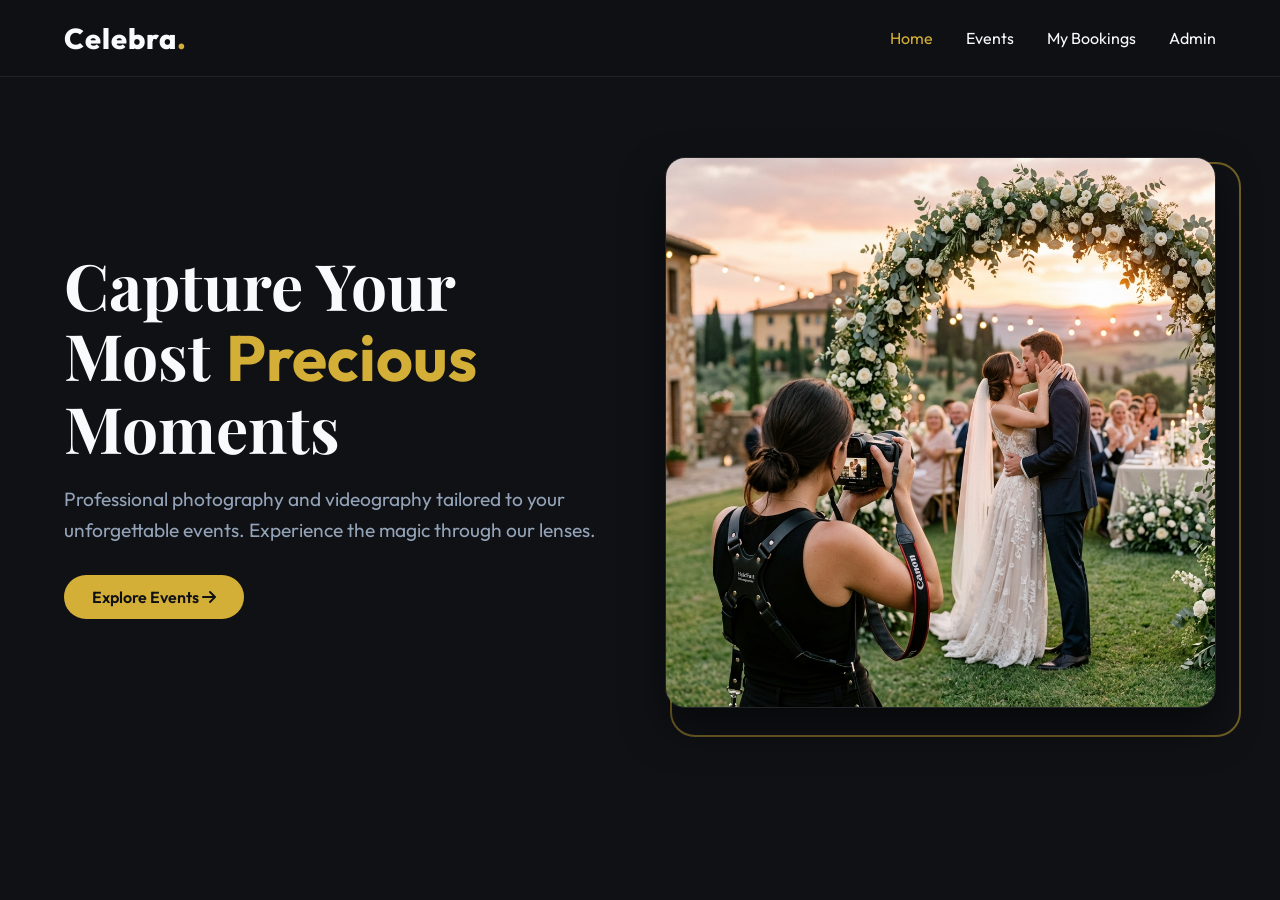
==== target/classes/static/index.html @ 055c5b88 "Booking and Package Management project" ====
<!DOCTYPE html>
<html lang="en">

<head>
    <meta charset="UTF-8">
    <meta name="viewport" content="width=device-width, initial-scale=1.0">
    <title>Celebra Event Photography</title>
    <link
        href="https://fonts.googleapis.com/css2?family=Outfit:wght@300;400;600;800&family=Playfair+Display:ital,wght@0,600;1,600&display=swap"
        rel="stylesheet">
    <link rel="stylesheet" href="https://cdnjs.cloudflare.com/ajax/libs/font-awesome/6.4.0/css/all.min.css">
    <link rel="stylesheet" href="css/style.css">
</head>

<body>

    <!-- Navigation -->
    <nav class="navbar">
        <div class="logo">Celebra<span>.</span></div>
        <div class="nav-links">
            <a href="#" class="active" onclick="showSection('home')">Home</a>
            <a href="#" onclick="showSection('events')">Events</a>
            <a href="#" onclick="showSection('my-bookings')">My Bookings</a>
            <a href="#" onclick="showSection('admin')">Admin</a>
        </div>
    </nav>

    <!-- Home Section -->
    <section id="home" class="section-active">
        <div class="hero">
            <div class="hero-content">
                <h1>Capture Your Most <span>Precious</span> Moments</h1>
                <p>Professional photography and videography tailored to your unforgettable events. Experience the magic
                    through our lenses.</p>
                <button class="btn-primary" onclick="showSection('events')">Explore Events <i
                        class="fas fa-arrow-right"></i></button>
            </div>
            <div class="hero-image">
                <!-- Using a nice placeholder if local isn't found -->
                <img src="images/wedding.png" alt="Photography"
                    onerror="this.src='https://images.unsplash.com/photo-1511285560929-80b456fea0bc?q=80&w=1000'">
            </div>
        </div>
    </section>

    <!-- Events Section -->
    <section id="events" class="section-hidden">
        <div class="container">
            <div class="section-header">
                <h2>Select an <span>Event</span></h2>
                <p>Choose the type of event you want to capture</p>
            </div>
            <div class="event-grid">
                <div class="event-card" onclick="loadPackages('Wedding')">
                    <div class="event-img-wrap">
                        <img src="images/wedding.png" alt="Wedding"
                            onerror="this.src='https://images.unsplash.com/photo-1511285560929-80b456fea0bc?q=80&w=1000'">
                    </div>
                    <div class="event-info">
                        <h3>Wedding</h3>
                        <p>Immortalize your special day.</p>
                    </div>
                </div>
                <div class="event-card" onclick="loadPackages('Gathering')">
                    <div class="event-img-wrap">
                        <img src="images/gathering.png" alt="Gathering"
                            onerror="this.src='https://images.unsplash.com/photo-1523580494112-021d22921822?q=80&w=1000'">
                    </div>
                    <div class="event-info">
                        <h3>Gathering</h3>
                        <p>Perfect for family and friends.</p>
                    </div>
                </div>
                <div class="event-card" onclick="loadPackages('Party')">
                    <div class="event-img-wrap">
                        <img src="images/party.png" alt="Party"
                            onerror="this.src='https://images.unsplash.com/photo-1516450360452-9312f5e86fc7?q=80&w=1000'">
                    </div>
                    <div class="event-info">
                        <h3>Party</h3>
                        <p>Vibrant coverage of your celebrations.</p>
                    </div>
                </div>
                <div class="event-card" onclick="loadPackages('Birthday Party')">
                    <div class="event-img-wrap">
                        <img src="https://loremflickr.com/800/600/birthday,party" alt="Birthday Party">
                    </div>
                    <div class="event-info">
                        <h3>Birthday Party</h3>
                        <p>Celebrate your special day with unforgettable memories.</p>
                    </div>
                </div>
                <div class="event-card" onclick="loadPackages('Corporate Event')">
                    <div class="event-img-wrap">
                        <img src="https://loremflickr.com/800/600/corporate,event" alt="Corporate Event">
                    </div>
                    <div class="event-info">
                        <h3>Corporate Event</h3>
                        <p>Professional coverage for conferences and company events.</p>
                    </div>
                </div>
                <div class="event-card" onclick="loadPackages('Baby Shower')">
                    <div class="event-img-wrap">
                        <img src="https://loremflickr.com/800/600/baby,shower" alt="Baby Shower">
                    </div>
                    <div class="event-info">
                        <h3>Baby Shower</h3>
                        <p>Capture the joy before your little one arrives.</p>
                    </div>
                </div>
                <div class="event-card" onclick="loadPackages('Engagement')">
                    <div class="event-img-wrap">
                        <img src="https://loremflickr.com/800/600/engagement" alt="Engagement">
                    </div>
                    <div class="event-info">
                        <h3>Engagement</h3>
                        <p>Document your love story before the big day.</p>
                    </div>
                </div>
                <div class="event-card" onclick="loadPackages('Graduation')">
                    <div class="event-img-wrap">
                        <img src="https://loremflickr.com/800/600/graduation" alt="Graduation">
                    </div>
                    <div class="event-info">
                        <h3>Graduation</h3>
                        <p>Celebrate academic achievements and milestones.</p>
                    </div>
                </div>
                <div class="event-card" onclick="loadPackages('Anniversary')">
                    <div class="event-img-wrap">
                        <img src="https://loremflickr.com/800/600/anniversary" alt="Anniversary">
                    </div>
                    <div class="event-info">
                        <h3>Anniversary</h3>
                        <p>Honor years of love and commitment.</p>
                    </div>
                </div>
                <div class="event-card" onclick="loadPackages('Product Launch')">
                    <div class="event-img-wrap">
                        <img src="https://loremflickr.com/800/600/product,launch" alt="Product Launch">
                    </div>
                    <div class="event-info">
                        <h3>Product Launch</h3>
                        <p>Showcase your brand with high-quality visuals.</p>
                    </div>
                </div>
                <div class="event-card" onclick="loadPackages('Fashion Show')">
                    <div class="event-img-wrap">
                        <img src="https://loremflickr.com/800/600/fashion,show" alt="Fashion Show">
                    </div>
                    <div class="event-info">
                        <h3>Fashion Show</h3>
                        <p>Capture the glamour and energy of the runway.</p>
                    </div>
                </div>
                <div class="event-card" onclick="loadPackages('Concert / Live Music')">
                    <div class="event-img-wrap">
                        <img src="https://loremflickr.com/800/600/concert" alt="Concert / Live Music">
                    </div>
                    <div class="event-info">
                        <h3>Concert / Live Music</h3>
                        <p>Live performance photography & videography.</p>
                    </div>
                </div>
                <div class="event-card" onclick="loadPackages('Sports Event')">
                    <div class="event-img-wrap">
                        <img src="https://loremflickr.com/800/600/sports" alt="Sports Event">
                    </div>
                    <div class="event-info">
                        <h3>Sports Event</h3>
                        <p>Action shots from games and tournaments.</p>
                    </div>
                </div>
                <div class="event-card" onclick="loadPackages('Festival')">
                    <div class="event-img-wrap">
                        <img src="https://loremflickr.com/800/600/festival" alt="Festival">
                    </div>
                    <div class="event-info">
                        <h3>Festival</h3>
                        <p>Vibrant coverage of cultural and music festivals.</p>
                    </div>
                </div>
                <div class="event-card" onclick="loadPackages('Bridal Shower')">
                    <div class="event-img-wrap">
                        <img src="https://loremflickr.com/800/600/bridal,shower" alt="Bridal Shower">
                    </div>
                    <div class="event-info">
                        <h3>Bridal Shower</h3>
                        <p>Pre-wedding celebration with the bride and her girls.</p>
                    </div>
                </div>
                <div class="event-card" onclick="loadPackages('Retirement Party')">
                    <div class="event-img-wrap">
                        <img src="https://loremflickr.com/800/600/retirement,party" alt="Retirement Party">
                    </div>
                    <div class="event-info">
                        <h3>Retirement Party</h3>
                        <p>Celebrate a well-deserved milestone.</p>
                    </div>
                </div>
                <div class="event-card" onclick="loadPackages('Gender Reveal')">
                    <div class="event-img-wrap">
                        <img src="https://loremflickr.com/800/600/gender,reveal" alt="Gender Reveal">
                    </div>
                    <div class="event-info">
                        <h3>Gender Reveal</h3>
                        <p>Capture the exciting moment everyone's waiting for.</p>
                    </div>
                </div>
            </div>

            <!-- Packages Container -->
            <div id="packages-container" style="display: none; margin-top: 50px;">
                <div class="section-header">
                    <h2>Available <span>Packages</span></h2>
                    <p id="package-subtitle">Select a package for your event</p>
                </div>
                <div class="package-grid" id="packages-list">
                    <!-- Packages will be injected here -->
                </div>
            </div>
        </div>
    </section>

    <!-- Bookings Management Section (Member 3) -->
    <section id="my-bookings" class="section-hidden">
        <div class="container">
            <div class="section-header">
                <h2>My <span>Bookings</span></h2>
                <p>Manage your existing reservations</p>
            </div>
            <div class="table-container">
                <table class="glass-table">
                    <thead>
                        <tr>
                            <th>Name</th>
                            <th>Email</th>
                            <th>Event Type</th>
                            <th>Package</th>
                            <th>Price</th>
                            <th>Event Date</th>
                            <th>Actions</th>
                        </tr>
                    </thead>
                    <tbody id="bookings-tbody">
                        <!-- Bookings injected here -->
                    </tbody>
                </table>
            </div>
        </div>
    </section>

    <!-- Package Management Section (Admin - Member 4) -->
    <section id="admin" class="section-hidden">
        <div class="container">
            <div class="section-header">
                <h2>Manage <span>Packages</span></h2>
                <p>Add, edit, or delete event packages</p>
            </div>
            <button class="btn-primary" style="margin-bottom: 20px;" onclick="openPackageModal()">+ Add New
                Package</button>
            <div class="table-container">
                <table class="glass-table">
                    <thead>
                        <tr>
                            <th>Name</th>
                            <th>Event Type</th>
                            <th>Details</th>
                            <th>Price (Rs)</th>
                            <th>Actions</th>
                        </tr>
                    </thead>
                    <tbody id="packages-admin-tbody">
                        <!-- Packages injected here -->
                    </tbody>
                </table>
            </div>
        </div>
    </section>

    <!-- Modals -->

    <!-- Booking Modal -->
    <div id="booking-modal" class="modal">
        <div class="modal-content glass-panel">
            <span class="close-btn" onclick="closeModal('booking-modal')">&times;</span>
            <h2 id="booking-modal-title">Book Package</h2>
            <p id="booking-package-details" style="color: #cbd5e1; margin-bottom: 20px; font-size: 0.9rem;"></p>
            <form id="booking-form" onsubmit="submitBooking(event)">
                <input type="hidden" id="book-package-id">
                <div class="form-group">
                    <label>Full Name</label>
                    <input type="text" id="book-name" required placeholder="John Doe">
                </div>
                <div class="form-group">
                    <label>Email Address</label>
                    <input type="email" id="book-email" required placeholder="john@example.com">
                </div>
                <div class="form-group">
                    <label>Event Date</label>
                    <input type="date" id="book-date" required>
                </div>
                <button type="submit" class="btn-primary btn-full">Confirm Booking</button>
            </form>
        </div>
    </div>

    <!-- Edit Booking Modal -->
    <div id="edit-booking-modal" class="modal">
        <div class="modal-content glass-panel">
            <span class="close-btn" onclick="closeModal('edit-booking-modal')">&times;</span>
            <h2>Edit Booking</h2>
            <form id="edit-booking-form" onsubmit="updateBooking(event)">
                <input type="hidden" id="edit-book-id">
                <div class="form-group">
                    <label>Full Name</label>
                    <input type="text" id="edit-book-name" required>
                </div>
                <div class="form-group">
                    <label>Email Address</label>
                    <input type="email" id="edit-book-email" required>
                </div>
                <div class="form-group">
                    <label>Event Type</label>
                    <select id="edit-book-event-type" required onchange="loadPackagesForEdit(this.value)">
                        <option value="Wedding">Wedding</option>
                        <option value="Gathering">Gathering</option>
                        <option value="Party">Party</option>
                        <option value="Birthday Party">Birthday Party</option>
                        <option value="Corporate Event">Corporate Event</option>
                        <option value="Baby Shower">Baby Shower</option>
                        <option value="Engagement">Engagement</option>
                        <option value="Graduation">Graduation</option>
                        <option value="Anniversary">Anniversary</option>
                        <option value="Product Launch">Product Launch</option>
                        <option value="Fashion Show">Fashion Show</option>
                        <option value="Concert / Live Music">Concert / Live Music</option>
                        <option value="Sports Event">Sports Event</option>
                        <option value="Festival">Festival</option>
                        <option value="Bridal Shower">Bridal Shower</option>
                        <option value="Retirement Party">Retirement Party</option>
                        <option value="Gender Reveal">Gender Reveal</option>
                    </select>
                </div>
                <div class="form-group">
                    <label>Package</label>
                    <select id="edit-book-package" required>
                    </select>
                </div>
                <div class="form-group">
                    <label>Event Date</label>
                    <input type="date" id="edit-book-date" required>
                </div>
                <button type="submit" class="btn-primary btn-full">Update Booking</button>
            </form>
        </div>
    </div>

    <!-- Package Admin Modal -->
    <div id="package-modal" class="modal">
        <div class="modal-content glass-panel">
            <span class="close-btn" onclick="closeModal('package-modal')">&times;</span>
            <h2 id="package-modal-title">Add/Edit Package</h2>
            <form id="package-form" onsubmit="savePackage(event)">
                <input type="hidden" id="pkg-id">
                <div class="form-group">
                    <label>Package Name</label>
                    <input type="text" id="pkg-name" required placeholder="e.g. 🌸 Standard Package">
                </div>
                <div class="form-group">
                    <label>Event Type</label>
                    <select id="pkg-type" required>
                        <option value="Wedding">Wedding</option>
                        <option value="Gathering">Gathering</option>
                        <option value="Party">Party</option>
                        <option value="Birthday Party">Birthday Party</option>
                        <option value="Corporate Event">Corporate Event</option>
                        <option value="Baby Shower">Baby Shower</option>
                        <option value="Engagement">Engagement</option>
                        <option value="Graduation">Graduation</option>
                        <option value="Anniversary">Anniversary</option>
                        <option value="Product Launch">Product Launch</option>
                        <option value="Fashion Show">Fashion Show</option>
                        <option value="Concert / Live Music">Concert / Live Music</option>
                        <option value="Sports Event">Sports Event</option>
                        <option value="Festival">Festival</option>
                        <option value="Bridal Shower">Bridal Shower</option>
                        <option value="Retirement Party">Retirement Party</option>
                        <option value="Gender Reveal">Gender Reveal</option>
                    </select>
                </div>
                <div class="form-group">
                    <label>Details</label>
                    <textarea id="pkg-details" required rows="3" placeholder="What's included?"></textarea>
                </div>
                <div class="form-group">
                    <label>Price (Rs)</label>
                    <input type="number" id="pkg-price" required step="0.01">
                </div>
                <button type="submit" class="btn-primary btn-full">Save Package</button>
            </form>
        </div>
    </div>

    <!-- Custom Notification Alert -->
    <div id="notification" class="notification">
        <span id="notif-message">Success!</span>
    </div>

    <script src="js/script.js?v=3"></script>
</body>

</html>
---- target/classes/static/css/style.css ----
:root {
    --bg-dark: #0f1115;
    --bg-card: rgba(255, 255, 255, 0.03);
    --primary: #d4af37; /* Elegant Gold */
    --primary-hover: #b5952f;
    --secondary: #d4af37;
    --text-main: #f8fafc;
    --text-muted: #94a3b8;
    --glass-border: rgba(255, 255, 255, 0.08);
}

* {
    margin: 0;
    padding: 0;
    box-sizing: border-box;
    font-family: 'Outfit', sans-serif;
}

body {
    background-color: var(--bg-dark);
    color: var(--text-main);
    overflow-x: hidden;
    /* Clean, solid dark background without the neon multi-color radial gradients */
}

/* Typography */
h1, h2, h3 {
    font-family: 'Playfair Display', serif;
}

h1 {
    font-size: 4rem;
    line-height: 1.1;
    margin-bottom: 20px;
}

h1 span, h2 span {
    color: var(--primary); /* Single solid color instead of gradient */
}

p {
    color: var(--text-muted);
    font-size: 1.1rem;
    line-height: 1.6;
}

/* Navigation */
.navbar {
    display: flex;
    justify-content: space-between;
    align-items: center;
    padding: 20px 5%;
    background: rgba(15, 17, 21, 0.8);
    backdrop-filter: blur(10px);
    position: sticky;
    top: 0;
    z-index: 100;
    border-bottom: 1px solid var(--glass-border);
}

.logo {
    font-size: 1.8rem;
    font-weight: 800;
    letter-spacing: 1px;
}

.logo span {
    color: var(--primary);
}

.nav-links a {
    color: var(--text-main);
    text-decoration: none;
    margin-left: 30px;
    font-weight: 400;
    transition: color 0.3s ease;
}

.nav-links a:hover, .nav-links a.active {
    color: var(--primary);
}

/* Sections */
section {
    padding: 80px 5%;
    min-height: calc(100vh - 80px);
}

.section-hidden {
    display: none;
}

.section-active {
    display: block;
    animation: fadeIn 0.5s ease;
}

@keyframes fadeIn {
    from { opacity: 0; transform: translateY(20px); }
    to { opacity: 1; transform: translateY(0); }
}

.container {
    max-width: 1200px;
    margin: 0 auto;
}

.section-header {
    text-align: center;
    margin-bottom: 50px;
}

.section-header h2 {
    font-size: 3rem;
}

/* Buttons */
.btn-primary {
    background-color: var(--primary);
    color: #0f1115; /* Dark text on gold button for contrast */
    border: none;
    padding: 12px 28px;
    border-radius: 30px;
    font-size: 1rem;
    font-weight: 600;
    cursor: pointer;
    transition: transform 0.3s ease, box-shadow 0.3s ease, background-color 0.3s ease;
    display: inline-block;
}

.btn-primary:hover {
    background-color: var(--primary-hover);
    transform: translateY(-2px);
    box-shadow: 0 10px 20px rgba(212, 175, 55, 0.2);
}

.btn-sm {
    padding: 8px 16px;
    font-size: 0.9rem;
}

.btn-full {
    width: 100%;
}

.btn-danger {
    background: rgba(239, 68, 68, 0.2);
    color: #ef4444;
    border: 1px solid rgba(239, 68, 68, 0.3);
    padding: 6px 12px;
    border-radius: 6px;
    cursor: pointer;
    transition: all 0.2s;
}

.btn-danger:hover {
    background: rgba(239, 68, 68, 0.4);
}

.btn-edit {
    background: rgba(59, 130, 246, 0.2);
    color: #3b82f6;
    border: 1px solid rgba(59, 130, 246, 0.3);
    padding: 6px 12px;
    border-radius: 6px;
    cursor: pointer;
    transition: all 0.2s;
    margin-right: 5px;
}

.btn-edit:hover {
    background: rgba(59, 130, 246, 0.4);
}

/* Hero Section */
.hero {
    display: flex;
    align-items: center;
    justify-content: space-between;
    height: 100%;
    gap: 50px;
}

.hero-content {
    flex: 1;
}

.hero-content p {
    margin-bottom: 30px;
    font-size: 1.2rem;
}

.hero-image {
    flex: 1;
    position: relative;
}

.hero-image img {
    width: 100%;
    border-radius: 20px;
    box-shadow: 0 20px 40px rgba(0,0,0,0.5);
    border: 1px solid var(--glass-border);
}

.hero-image::after {
    content: '';
    position: absolute;
    inset: -10px;
    border: 2px solid var(--primary);
    border-radius: 25px;
    z-index: -1;
    transform: translate(15px, 15px);
    opacity: 0.5;
}

/* Cards */
.event-grid, .package-grid {
    display: grid;
    grid-template-columns: repeat(auto-fit, minmax(300px, 1fr));
    gap: 30px;
}

.event-card {
    background: var(--bg-card);
    border: 1px solid var(--glass-border);
    border-radius: 20px;
    overflow: hidden;
    cursor: pointer;
    transition: transform 0.3s ease, border-color 0.3s ease;
    backdrop-filter: blur(10px);
}

.event-card:hover {
    transform: translateY(-10px);
    border-color: var(--primary);
}

.event-img-wrap {
    height: 200px;
    overflow: hidden;
}

.event-img-wrap img {
    width: 100%;
    height: 100%;
    object-fit: cover;
    transition: transform 0.5s ease;
}

.event-card:hover .event-img-wrap img {
    transform: scale(1.1);
}

.event-info {
    padding: 20px;
    text-align: center;
}

.event-info h3 {
    font-size: 1.5rem;
    margin-bottom: 10px;
}

.package-card {
    background: var(--bg-card);
    border: 1px solid var(--glass-border);
    border-radius: 20px;
    padding: 30px;
    position: relative;
    backdrop-filter: blur(10px);
    display: flex;
    flex-direction: column;
}

.package-card h3 {
    font-size: 1.8rem;
    margin-bottom: 15px;
    color: var(--primary);
}

.package-price {
    font-size: 2rem;
    font-weight: 800;
    margin-bottom: 20px;
}

.package-details {
    flex-grow: 1;
    margin-bottom: 25px;
    color: var(--text-main);
}

/* Tables */
.table-container {
    overflow-x: auto;
}

.glass-table {
    width: 100%;
    border-collapse: collapse;
    background: var(--bg-card);
    backdrop-filter: blur(10px);
    border-radius: 15px;
    overflow: hidden;
    border: 1px solid var(--glass-border);
}

.glass-table th, .glass-table td {
    padding: 15px 20px;
    text-align: left;
    border-bottom: 1px solid var(--glass-border);
}

.glass-table th {
    background: rgba(255, 255, 255, 0.05);
    font-weight: 600;
    color: var(--primary);
}

.glass-table tr:hover {
    background: rgba(255, 255, 255, 0.02);
}

/* Modals */
.modal {
    display: none;
    position: fixed;
    z-index: 1000;
    left: 0;
    top: 0;
    width: 100%;
    height: 100%;
    background-color: rgba(0,0,0,0.7);
    backdrop-filter: blur(5px);
    align-items: center;
    justify-content: center;
}

.glass-panel {
    background: rgba(15, 17, 21, 0.95);
    border: 1px solid var(--glass-border);
    border-radius: 20px;
    padding: 40px;
    width: 90%;
    max-width: 500px;
    position: relative;
    box-shadow: 0 25px 50px rgba(0,0,0,0.5);
    animation: slideUp 0.3s ease;
}

@keyframes slideUp {
    from { opacity: 0; transform: translateY(50px); }
    to { opacity: 1; transform: translateY(0); }
}

.close-btn {
    position: absolute;
    top: 20px;
    right: 25px;
    color: var(--text-muted);
    font-size: 28px;
    font-weight: bold;
    cursor: pointer;
}

.close-btn:hover {
    color: white;
}

.form-group {
    margin-bottom: 20px;
}

.form-group label {
    display: block;
    margin-bottom: 8px;
    font-weight: 500;
}

.form-group input, .form-group select, .form-group textarea {
    width: 100%;
    padding: 12px 15px;
    border-radius: 10px;
    background: rgba(0,0,0,0.3);
    border: 1px solid var(--glass-border);
    color: white;
    outline: none;
    transition: border-color 0.3s ease;
}

.form-group input:focus, .form-group select:focus, .form-group textarea:focus {
    border-color: var(--primary);
}

/* Notifications */
.notification {
    position: fixed;
    bottom: 30px;
    right: 30px;
    background: var(--primary);
    color: #0f1115;
    padding: 15px 25px;
    border-radius: 10px;
    box-shadow: 0 10px 20px rgba(0,0,0,0.2);
    transform: translateX(150%);
    transition: transform 0.3s cubic-bezier(0.68, -0.55, 0.265, 1.55);
    z-index: 2000;
    font-weight: bold;
}

.notification.show {
    transform: translateX(0);
}

@media (max-width: 768px) {
    .hero {
        flex-direction: column;
        text-align: center;
    }
    .nav-links {
        display: none; 
    }
    h1 {
        font-size: 2.5rem;
    }
}
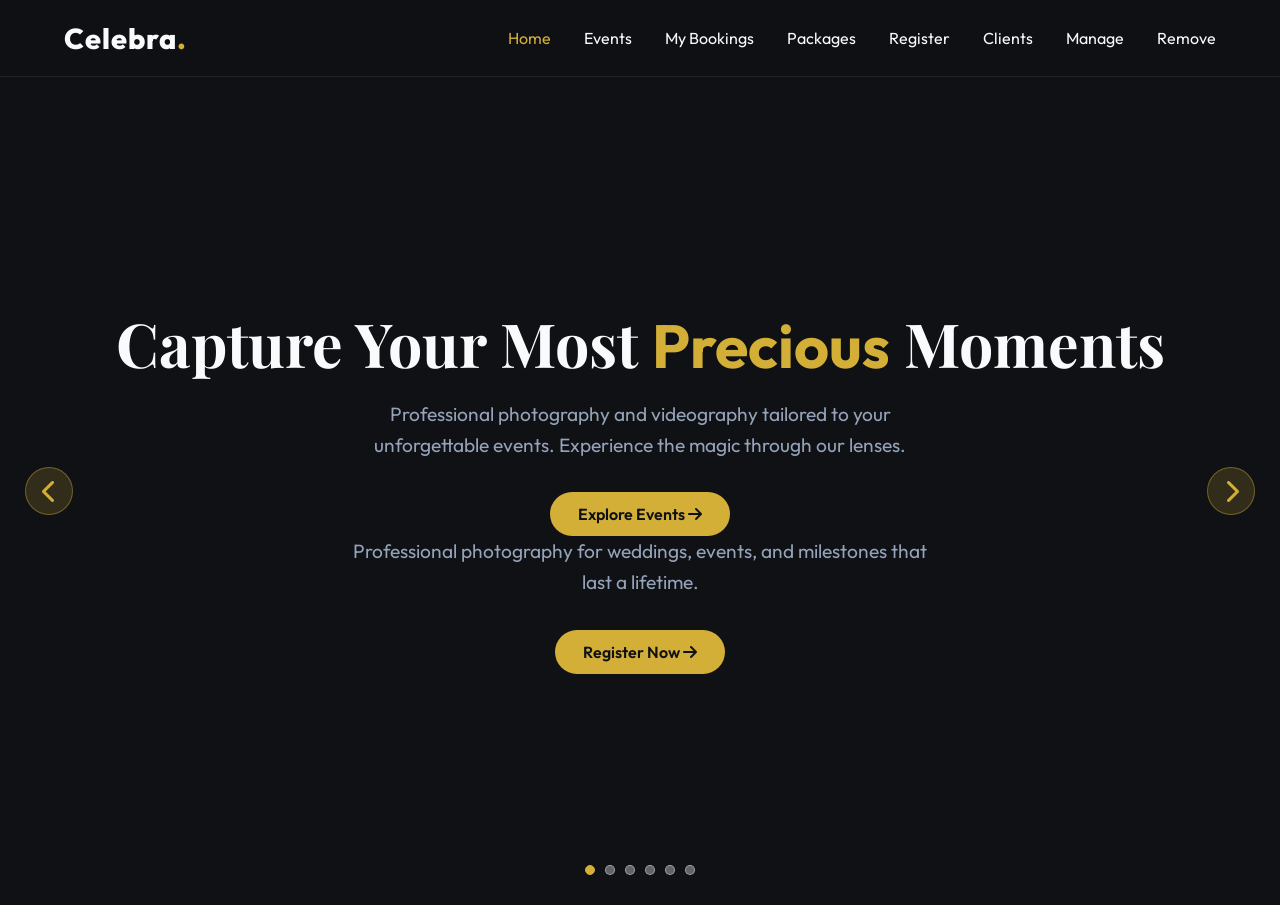
==== commit fba7dd1d: "Saved User and HTML updates" ====
--- a/target/classes/static/index.html
+++ b/target/classes/static/index.html
@@ -10,6 +10,98 @@
         rel="stylesheet">
     <link rel="stylesheet" href="https://cdnjs.cloudflare.com/ajax/libs/font-awesome/6.4.0/css/all.min.css">
     <link rel="stylesheet" href="css/style.css">
+    <style>
+        .notification-inline {
+            padding: 15px;
+            border-radius: 8px;
+            font-size: 0.9rem;
+            margin-bottom: 20px;
+            display: none;
+            text-align: center;
+        }
+        .notification-inline.success { background: rgba(0, 200, 83, 0.2); border: 1px solid #00c853; color: #fff; display: block; }
+        .notification-inline.error { background: rgba(255, 61, 0, 0.2); border: 1px solid #ff3d00; color: #fff; display: block; }
+
+        /* ---- Hero Slideshow ---- */
+        .slideshow-wrapper {
+            position: relative;
+            width: 100%;
+            height: calc(100vh - 72px);
+            overflow: hidden;
+        }
+        .slide {
+            position: absolute;
+            inset: 0;
+            opacity: 0;
+            transition: opacity 1.2s ease-in-out;
+            background-size: cover;
+            background-position: center;
+        }
+        .slide.active { opacity: 1; }
+        .slide-overlay {
+            position: absolute;
+            inset: 0;
+            background: linear-gradient(135deg, rgba(15,17,21,0.82) 0%, rgba(15,17,21,0.45) 100%);
+            display: flex;
+            flex-direction: column;
+            align-items: center;
+            justify-content: center;
+            text-align: center;
+            padding: 0 20px;
+        }
+        .slide-overlay h1 {
+            font-size: 3.8rem;
+            line-height: 1.15;
+            margin-bottom: 18px;
+        }
+        .slide-overlay p {
+            font-size: 1.2rem;
+            max-width: 600px;
+            margin-bottom: 32px;
+        }
+        /* Dot indicators */
+        .slide-dots {
+            position: absolute;
+            bottom: 30px;
+            left: 50%;
+            transform: translateX(-50%);
+            display: flex;
+            gap: 10px;
+            z-index: 10;
+        }
+        .dot {
+            width: 10px;
+            height: 10px;
+            border-radius: 50%;
+            background: rgba(255,255,255,0.35);
+            border: 1px solid rgba(255,255,255,0.4);
+            cursor: pointer;
+            transition: background 0.3s ease;
+        }
+        .dot.active { background: #d4af37; border-color: #d4af37; }
+        /* Prev/Next arrows */
+        .slide-arrow {
+            position: absolute;
+            top: 50%;
+            transform: translateY(-50%);
+            background: rgba(212,175,55,0.18);
+            border: 1px solid rgba(212,175,55,0.4);
+            color: #d4af37;
+            font-size: 1.5rem;
+            width: 48px;
+            height: 48px;
+            border-radius: 50%;
+            display: flex;
+            align-items: center;
+            justify-content: center;
+            cursor: pointer;
+            z-index: 10;
+            transition: background 0.3s;
+        }
+        .slide-arrow:hover { background: rgba(212,175,55,0.38); }
+        .slide-arrow.prev { left: 25px; }
+        .slide-arrow.next { right: 25px; }
+    </style>
 </head>
 
 <body>
@@ -18,30 +110,123 @@
     <nav class="navbar">
         <div class="logo">Celebra<span>.</span></div>
         <div class="nav-links">
-            <a href="#" class="active" onclick="showSection('home')">Home</a>
-            <a href="#" onclick="showSection('events')">Events</a>
-            <a href="#" onclick="showSection('my-bookings')">My Bookings</a>
-            <a href="#" onclick="showSection('admin')">Admin</a>
+            <a href="#" id="nav-home" class="active" onclick="showSection('home')">Home</a>
+            <a href="#" id="nav-events" onclick="showSection('events')">Events</a>
+            <a href="#" id="nav-my-bookings" onclick="showSection('my-bookings')">My Bookings</a>
+            <a href="#" id="nav-admin" onclick="showSection('admin')">Packages</a>
+            <a href="#" id="nav-register" onclick="showSection('register')">Register</a>
+            <a href="#" id="nav-clients" onclick="showSection('clients')">Clients</a>
+            <a href="#" id="nav-manage" onclick="showSection('manage')">Manage</a>
+            <a href="#" id="nav-remove" onclick="showSection('remove')">Remove</a>
         </div>
     </nav>
 
-    <!-- Home Section -->
-    <section id="home" class="section-active">
-        <div class="hero">
-            <div class="hero-content">
+
+<!-- Home / Slideshow Section -->
+<section id="home" class="section-active" style="padding: 0; min-height: auto;">
+    <div class="slideshow-wrapper">
+
+        <!-- Slide 1: Wedding -->
+        <div class="slide active" style="background-image: url('https://images.unsplash.com/photo-1519741497674-611481863552?w=1600&auto=format&fit=crop');">
+            <div class="slide-overlay">
                 <h1>Capture Your Most <span>Precious</span> Moments</h1>
                 <p>Professional photography and videography tailored to your unforgettable events. Experience the magic
                     through our lenses.</p>
                 <button class="btn-primary" onclick="showSection('events')">Explore Events <i
                         class="fas fa-arrow-right"></i></button>
-            </div>
-            <div class="hero-image">
-                <!-- Using a nice placeholder if local isn't found -->
-                <img src="images/wedding.png" alt="Photography"
-                    onerror="this.src='https://images.unsplash.com/photo-1511285560929-80b456fea0bc?q=80&w=1000'">
-            </div>
-        </div>
-    </section>
+                <p>Professional photography for weddings, events, and milestones that last a lifetime.</p>
+                <button class="btn-primary" onclick="showSection('register')">Register Now <i class="fas fa-arrow-right"></i></button>
+            </div>
+        </div>
+
+        <!-- Slide 2: Engagement -->
+        <div class="slide" style="background-image: url('https://images.unsplash.com/photo-1537633552985-df8429e8048b?w=1600&auto=format&fit=crop');">
+            <div class="slide-overlay">
+                <h1>Timeless <span>Engagement</span> Photography</h1>
+                <p>Document the start of your forever with our expert photographers.</p>
+                <button class="btn-primary" onclick="showSection('register')">Get Started <i class="fas fa-arrow-right"></i></button>
+            </div>
+        </div>
+
+        <!-- Slide 3: Party -->
+        <div class="slide" style="background-image: url('https://images.unsplash.com/photo-1516450360452-9312f5e86fc7?w=1600&auto=format&fit=crop');">
+            <div class="slide-overlay">
+                <h1>Vibrant <span>Party</span> Coverage</h1>
+                <p>From intimate gatherings to grand celebrations — we capture every moment.</p>
+                <button class="btn-primary" onclick="showSection('register')">Book a Slot <i class="fas fa-arrow-right"></i></button>
+            </div>
+        </div>
+
+        <!-- Slide 4: Corporate -->
+        <div class="slide" style="background-image: url('https://images.unsplash.com/photo-1540575467063-178a50c2df87?w=1600&auto=format&fit=crop');">
+            <div class="slide-overlay">
+                <h1>Professional <span>Corporate</span> Events</h1>
+                <p>High-quality visual coverage for conferences, launches, and company milestones.</p>
+                <button class="btn-primary" onclick="showSection('register')">Register Client <i class="fas fa-arrow-right"></i></button>
+            </div>
+        </div>
+
+        <!-- Slide 5: Graduation -->
+        <div class="slide" style="background-image: url('https://images.unsplash.com/photo-1627556704290-2b1f5853ff78?w=1600&auto=format&fit=crop');">
+            <div class="slide-overlay">
+                <h1>Celebrate <span>Graduation</span> Milestones</h1>
+                <p>Honor academic achievements with beautiful, lasting photography.</p>
+                <button class="btn-primary" onclick="showSection('register')">Start Booking <i class="fas fa-arrow-right"></i></button>
+            </div>
+        </div>
+
+        <!-- Slide 6: Portrait -->
+        <div class="slide" style="background-image: url('https://images.unsplash.com/photo-1502164980785-f8aa41d53611?w=1600&auto=format&fit=crop');">
+            <div class="slide-overlay">
+                <h1>Stunning <span>Portrait</span> Sessions</h1>
+                <p>Individual and family portraits crafted with artistry and care.</p>
+                <button class="btn-primary" onclick="showSection('register')">Register Now <i class="fas fa-arrow-right"></i></button>
+            </div>
+        </div>
+
+        <!-- Arrows -->
+        <div class="slide-arrow prev" onclick="changeSlide(-1)"><i class="fas fa-chevron-left"></i></div>
+        <div class="slide-arrow next" onclick="changeSlide(1)"><i class="fas fa-chevron-right"></i></div>
+
+        <!-- Dots -->
+        <div class="slide-dots" id="slide-dots"></div>
+    </div>
+</section>
+
+<!-- Register Section -->
+<section id="register" class="section-hidden">
+    <div class="container" style="margin-top: 120px;">
+        <div class="section-header">
+            <h2>Client <span>Registration</span></h2>
+            <p>Register a new client for photography services</p>
+        </div>
+
+        <div class="glass-panel" style="max-width: 500px; margin: 0 auto;">
+            <div id="add-alert" class="notification-inline"></div>
+            <div class="form-group">
+                <label>Full Name</label>
+                <input type="text" id="add-name" required placeholder="John Doe">
+            </div>
+            <div class="form-group">
+                <label>Email Address</label>
+                <input type="email" id="add-email" required placeholder="john@example.com">
+            </div>
+            <div class="form-group">
+                <label>Password</label>
+                <input type="password" id="add-password" required placeholder="Password">
+            </div>
+            <div class="form-group">
+                <label>Package Type</label>
+                <select id="add-type" required>
+                    <option value="Regular">Standard Package</option>
+                    <option value="Premium">Premium Package</option>
+                </select>
+            </div>
+            <button type="button" class="btn-primary btn-full" onclick="addUser()">Contact & Register</button>
+        </div>
+    </div>
+</section>
+
 
     <!-- Events Section -->
     <section id="events" class="section-hidden">
@@ -222,6 +407,33 @@
         </div>
     </section>
 
+<!-- Clients Section -->
+<section id="clients" class="section-hidden">
+    <div class="container" style="margin-top: 120px;">
+        <div class="section-header">
+            <h2>Client <span>Portfolio</span></h2>
+            <p>View registered clients</p>
+        </div>
+        <button class="btn-primary" style="margin-bottom: 20px;" onclick="loadUsers()">Refresh Data</button>
+        <div id="view-alert" class="notification-inline"></div>
+        <div class="table-container">
+            <table class="glass-table">
+                <thead>
+                <tr>
+                    <th>ID</th>
+                    <th>Client Name</th>
+                    <th>Email</th>
+                    <th>Package</th>
+                    <th>Actions</th>
+                </tr>
+                </thead>
+                <tbody id="user-table-body">
+                <tr><td colspan="5" style="text-align:center; padding: 40px; color: rgba(255,255,255,0.5);">Loading clients...</td></tr>
+                </tbody>
+            </table>
+        </div>
+    </div>
+</section>
     <!-- Bookings Management Section (Member 3) -->
     <section id="my-bookings" class="section-hidden">
         <div class="container">
@@ -250,164 +462,386 @@
         </div>
     </section>
 
-    <!-- Package Management Section (Admin - Member 4) -->
-    <section id="admin" class="section-hidden">
-        <div class="container">
-            <div class="section-header">
-                <h2>Manage <span>Packages</span></h2>
-                <p>Add, edit, or delete event packages</p>
-            </div>
-            <button class="btn-primary" style="margin-bottom: 20px;" onclick="openPackageModal()">+ Add New
-                Package</button>
-            <div class="table-container">
-                <table class="glass-table">
-                    <thead>
-                        <tr>
-                            <th>Name</th>
-                            <th>Event Type</th>
-                            <th>Details</th>
-                            <th>Price (Rs)</th>
-                            <th>Actions</th>
-                        </tr>
-                    </thead>
-                    <tbody id="packages-admin-tbody">
-                        <!-- Packages injected here -->
-                    </tbody>
-                </table>
-            </div>
-        </div>
-    </section>
-
-    <!-- Modals -->
-
-    <!-- Booking Modal -->
-    <div id="booking-modal" class="modal">
-        <div class="modal-content glass-panel">
-            <span class="close-btn" onclick="closeModal('booking-modal')">&times;</span>
-            <h2 id="booking-modal-title">Book Package</h2>
-            <p id="booking-package-details" style="color: #cbd5e1; margin-bottom: 20px; font-size: 0.9rem;"></p>
-            <form id="booking-form" onsubmit="submitBooking(event)">
-                <input type="hidden" id="book-package-id">
-                <div class="form-group">
-                    <label>Full Name</label>
-                    <input type="text" id="book-name" required placeholder="John Doe">
-                </div>
-                <div class="form-group">
-                    <label>Email Address</label>
-                    <input type="email" id="book-email" required placeholder="john@example.com">
-                </div>
-                <div class="form-group">
-                    <label>Event Date</label>
-                    <input type="date" id="book-date" required>
-                </div>
-                <button type="submit" class="btn-primary btn-full">Confirm Booking</button>
-            </form>
+<!-- Manage Section -->
+<section id="manage" class="section-hidden">
+    <div class="container" style="margin-top: 120px;">
+        <div class="section-header">
+            <h2>Manage <span>Client Details</span></h2>
+            <p>Update client information</p>
+        </div>
+
+        <div class="glass-panel" style="max-width: 500px; margin: 0 auto;">
+            <div id="update-alert" class="notification-inline"></div>
+            <div class="form-group" style="display:flex; gap:10px;">
+                <input type="text" id="upd-id" placeholder="Client ID (e.g. U1716...)" style="margin-bottom:0;">
+                <button class="btn-primary" onclick="lookupUser()">Find</button>
+            </div>
+            <div class="form-group">
+                <label>Full Name</label>
+                <input type="text" id="upd-name" placeholder="Full Name">
+            </div>
+            <div class="form-group">
+                <label>Email Address</label>
+                <input type="email" id="upd-email" placeholder="Email Address">
+            </div>
+            <div class="form-group">
+                <label>New Password (Optional)</label>
+                <input type="password" id="upd-password" placeholder="New Password">
+            </div>
+            <button type="button" class="btn-primary btn-full" onclick="updateUser()">Save Changes</button>
         </div>
     </div>
-
-    <!-- Edit Booking Modal -->
-    <div id="edit-booking-modal" class="modal">
-        <div class="modal-content glass-panel">
-            <span class="close-btn" onclick="closeModal('edit-booking-modal')">&times;</span>
-            <h2>Edit Booking</h2>
-            <form id="edit-booking-form" onsubmit="updateBooking(event)">
-                <input type="hidden" id="edit-book-id">
-                <div class="form-group">
-                    <label>Full Name</label>
-                    <input type="text" id="edit-book-name" required>
-                </div>
-                <div class="form-group">
-                    <label>Email Address</label>
-                    <input type="email" id="edit-book-email" required>
-                </div>
-                <div class="form-group">
-                    <label>Event Type</label>
-                    <select id="edit-book-event-type" required onchange="loadPackagesForEdit(this.value)">
-                        <option value="Wedding">Wedding</option>
-                        <option value="Gathering">Gathering</option>
-                        <option value="Party">Party</option>
-                        <option value="Birthday Party">Birthday Party</option>
-                        <option value="Corporate Event">Corporate Event</option>
-                        <option value="Baby Shower">Baby Shower</option>
-                        <option value="Engagement">Engagement</option>
-                        <option value="Graduation">Graduation</option>
-                        <option value="Anniversary">Anniversary</option>
-                        <option value="Product Launch">Product Launch</option>
-                        <option value="Fashion Show">Fashion Show</option>
-                        <option value="Concert / Live Music">Concert / Live Music</option>
-                        <option value="Sports Event">Sports Event</option>
-                        <option value="Festival">Festival</option>
-                        <option value="Bridal Shower">Bridal Shower</option>
-                        <option value="Retirement Party">Retirement Party</option>
-                        <option value="Gender Reveal">Gender Reveal</option>
-                    </select>
-                </div>
-                <div class="form-group">
-                    <label>Package</label>
-                    <select id="edit-book-package" required>
-                    </select>
-                </div>
-                <div class="form-group">
-                    <label>Event Date</label>
-                    <input type="date" id="edit-book-date" required>
-                </div>
-                <button type="submit" class="btn-primary btn-full">Update Booking</button>
-            </form>
+</section>
+
+<!-- Package Management Section (Admin - Member 4) -->
+<section id="admin" class="section-hidden">
+    <div class="container">
+        <div class="section-header">
+            <h2>Manage <span>Packages</span></h2>
+            <p>Add, edit, or delete event packages</p>
+        </div>
+        <button class="btn-primary" style="margin-bottom: 20px;" onclick="openPackageModal()">+ Add New
+            Package</button>
+        <div class="table-container">
+            <table class="glass-table">
+                <thead>
+                    <tr>
+                        <th>Name</th>
+                        <th>Event Type</th>
+                        <th>Details</th>
+                        <th>Price (Rs)</th>
+                        <th>Actions</th>
+                    </tr>
+                </thead>
+                <tbody id="packages-admin-tbody">
+                    <!-- Packages injected here -->
+                </tbody>
+            </table>
         </div>
     </div>
-
-    <!-- Package Admin Modal -->
-    <div id="package-modal" class="modal">
-        <div class="modal-content glass-panel">
-            <span class="close-btn" onclick="closeModal('package-modal')">&times;</span>
-            <h2 id="package-modal-title">Add/Edit Package</h2>
-            <form id="package-form" onsubmit="savePackage(event)">
-                <input type="hidden" id="pkg-id">
-                <div class="form-group">
-                    <label>Package Name</label>
-                    <input type="text" id="pkg-name" required placeholder="e.g. 🌸 Standard Package">
-                </div>
-                <div class="form-group">
-                    <label>Event Type</label>
-                    <select id="pkg-type" required>
-                        <option value="Wedding">Wedding</option>
-                        <option value="Gathering">Gathering</option>
-                        <option value="Party">Party</option>
-                        <option value="Birthday Party">Birthday Party</option>
-                        <option value="Corporate Event">Corporate Event</option>
-                        <option value="Baby Shower">Baby Shower</option>
-                        <option value="Engagement">Engagement</option>
-                        <option value="Graduation">Graduation</option>
-                        <option value="Anniversary">Anniversary</option>
-                        <option value="Product Launch">Product Launch</option>
-                        <option value="Fashion Show">Fashion Show</option>
-                        <option value="Concert / Live Music">Concert / Live Music</option>
-                        <option value="Sports Event">Sports Event</option>
-                        <option value="Festival">Festival</option>
-                        <option value="Bridal Shower">Bridal Shower</option>
-                        <option value="Retirement Party">Retirement Party</option>
-                        <option value="Gender Reveal">Gender Reveal</option>
-                    </select>
-                </div>
-                <div class="form-group">
-                    <label>Details</label>
-                    <textarea id="pkg-details" required rows="3" placeholder="What's included?"></textarea>
-                </div>
-                <div class="form-group">
-                    <label>Price (Rs)</label>
-                    <input type="number" id="pkg-price" required step="0.01">
-                </div>
-                <button type="submit" class="btn-primary btn-full">Save Package</button>
-            </form>
+</section>
+
+<!-- Remove Section -->
+<section id="remove" class="section-hidden">
+    <div class="container" style="margin-top: 120px;">
+        <div class="section-header">
+            <h2>Remove <span>Client</span></h2>
+            <p>Delete a client from the system</p>
+        </div>
+
+        <div class="glass-panel" style="max-width: 500px; margin: 0 auto;">
+            <div id="del-alert" class="notification-inline"></div>
+            <div class="form-group">
+                <label>Client ID</label>
+                <input type="text" id="del-id" placeholder="Client ID to remove">
+            </div>
+            <button type="button" class="btn-primary btn-full" style="background: #e74c3c;" onclick="deleteUser()">Confirm Deletion</button>
         </div>
     </div>
-
-    <!-- Custom Notification Alert -->
-    <div id="notification" class="notification">
-        <span id="notif-message">Success!</span>
+</section>
+
+<!-- Modals -->
+
+<!-- Booking Modal -->
+<div id="booking-modal" class="modal">
+    <div class="modal-content glass-panel">
+        <span class="close-btn" onclick="closeModal('booking-modal')">&times;</span>
+        <h2 id="booking-modal-title">Book Package</h2>
+        <p id="booking-package-details" style="color: #cbd5e1; margin-bottom: 20px; font-size: 0.9rem;"></p>
+        <form id="booking-form" onsubmit="submitBooking(event)">
+            <input type="hidden" id="book-package-id">
+            <div class="form-group">
+                <label>Full Name</label>
+                <input type="text" id="book-name" required placeholder="John Doe">
+            </div>
+            <div class="form-group">
+                <label>Email Address</label>
+                <input type="email" id="book-email" required placeholder="john@example.com">
+            </div>
+            <div class="form-group">
+                <label>Event Date</label>
+                <input type="date" id="book-date" required>
+            </div>
+            <button type="submit" class="btn-primary btn-full">Confirm Booking</button>
+        </form>
     </div>
-
-    <script src="js/script.js?v=3"></script>
+</div>
+
+<!-- Edit Booking Modal -->
+<div id="edit-booking-modal" class="modal">
+    <div class="modal-content glass-panel">
+        <span class="close-btn" onclick="closeModal('edit-booking-modal')">&times;</span>
+        <h2>Edit Booking</h2>
+        <form id="edit-booking-form" onsubmit="updateBooking(event)">
+            <input type="hidden" id="edit-book-id">
+            <div class="form-group">
+                <label>Full Name</label>
+                <input type="text" id="edit-book-name" required>
+            </div>
+            <div class="form-group">
+                <label>Email Address</label>
+                <input type="email" id="edit-book-email" required>
+            </div>
+            <div class="form-group">
+                <label>Event Type</label>
+                <select id="edit-book-event-type" required onchange="loadPackagesForEdit(this.value)">
+                    <option value="Wedding">Wedding</option>
+                    <option value="Gathering">Gathering</option>
+                    <option value="Party">Party</option>
+                    <option value="Birthday Party">Birthday Party</option>
+                    <option value="Corporate Event">Corporate Event</option>
+                    <option value="Baby Shower">Baby Shower</option>
+                    <option value="Engagement">Engagement</option>
+                    <option value="Graduation">Graduation</option>
+                    <option value="Anniversary">Anniversary</option>
+                    <option value="Product Launch">Product Launch</option>
+                    <option value="Fashion Show">Fashion Show</option>
+                    <option value="Concert / Live Music">Concert / Live Music</option>
+                    <option value="Sports Event">Sports Event</option>
+                    <option value="Festival">Festival</option>
+                    <option value="Bridal Shower">Bridal Shower</option>
+                    <option value="Retirement Party">Retirement Party</option>
+                    <option value="Gender Reveal">Gender Reveal</option>
+                </select>
+            </div>
+            <div class="form-group">
+                <label>Package</label>
+                <select id="edit-book-package" required>
+                </select>
+            </div>
+            <div class="form-group">
+                <label>Event Date</label>
+                <input type="date" id="edit-book-date" required>
+            </div>
+            <button type="submit" class="btn-primary btn-full">Update Booking</button>
+        </form>
+    </div>
+</div>
+
+<script>
+    function showAlert(id, msg, type) {
+        const el = document.getElementById(id);
+        el.textContent = msg;
+        el.className = 'notification-inline ' + type;
+        setTimeout(() => el.style.display = 'none', 4000);
+    }
+
+    async function addUser() {
+        const name     = document.getElementById('add-name').value.trim();
+        const email    = document.getElementById('add-email').value.trim();
+        const password = document.getElementById('add-password').value.trim();
+        const userType = document.getElementById('add-type').value;
+
+        if (!name || !email || !password) {
+            showAlert('add-alert', 'Please fill in all fields.', 'error'); return;
+        }
+
+        const form = new URLSearchParams({ name, email, password, userType });
+        try {
+            const res  = await fetch('/users/add', { method: 'POST', body: form });
+            const data = await res.json();
+            if (data.success) {
+                showAlert('add-alert', 'Registration successful. ID: ' + data.userId, 'success');
+                document.getElementById('add-name').value = '';
+                document.getElementById('add-email').value = '';
+                document.getElementById('add-password').value = '';
+            } else {
+                showAlert('add-alert', data.message, 'error');
+            }
+        } catch(e) {
+            showAlert('add-alert', 'Error communicating with server.', 'error');
+        }
+    }
+
+    async function loadUsers() {
+        const tbody = document.getElementById('user-table-body');
+        tbody.innerHTML = '<tr><td colspan="5" style="text-align:center; padding: 40px;">Loading data...</td></tr>';
+
+        try {
+            const res   = await fetch('/users');
+            const users = await res.json();
+
+            if (!users.length) {
+                tbody.innerHTML = '<tr><td colspan="5" style="text-align:center; padding: 40px; color: rgba(255,255,255,0.5);">No clients registered yet.</td></tr>';
+                return;
+            }
+
+            tbody.innerHTML = users.map(u => `
+                <tr>
+                    <td style="font-size:0.8rem; color:rgba(255,255,255,0.6);">${u.userId}</td>
+                    <td><strong>${u.name}</strong></td>
+                    <td>${u.email}</td>
+                    <td><span style="display:inline-block; padding:4px 8px; border-radius:4px; background:rgba(255,255,255,0.1); font-size:0.8rem;">${u.userType}${u.discountCode ? ' (' + u.discountCode + ')' : ''}</span></td>
+                    <td style="display:flex;gap:10px;">
+                        <button class="btn-primary" style="padding: 5px 15px; font-size: 0.8rem;" onclick="prefillUpdate('${u.userId}','${u.name}','${u.email}')">Edit</button>
+                        <button class="btn-primary" style="padding: 5px 15px; font-size: 0.8rem; background: #e74c3c;" onclick="prefillDelete('${u.userId}')">Del</button>
+                    </td>
+                </tr>`).join('');
+        } catch(e) {
+            tbody.innerHTML = '<tr><td colspan="5" style="text-align:center; padding: 40px; color: #ff3d00;">Failed to load clients.</td></tr>';
+        }
+    }
+
+    function prefillUpdate(id, name, email) {
+        showSection('manage');
+        document.getElementById('upd-id').value    = id;
+        document.getElementById('upd-name').value  = name;
+        document.getElementById('upd-email').value = email;
+        document.getElementById('upd-password').value = '';
+    }
+
+    async function lookupUser() {
+        const id = document.getElementById('upd-id').value.trim();
+        if (!id) { showAlert('update-alert','Enter a Client ID first.','error'); return; }
+        try {
+            const res  = await fetch('/users/' + id);
+            if (res.ok) {
+                const data = await res.json();
+                if (data.userId) {
+                    document.getElementById('upd-name').value  = data.name;
+                    document.getElementById('upd-email').value = data.email;
+                    showAlert('update-alert', 'Client found. You may edit details.', 'success');
+                } else {
+                    showAlert('update-alert', 'Client ID not found.', 'error');
+                }
+            } else {
+                showAlert('update-alert', 'Client ID not found.', 'error');
+            }
+        } catch(e) {
+            showAlert('update-alert', 'Error communicating with server.', 'error');
+        }
+    }
+
+    async function updateUser() {
+        const userId   = document.getElementById('upd-id').value.trim();
+        const name     = document.getElementById('upd-name').value.trim();
+        const email    = document.getElementById('upd-email').value.trim();
+        const password = document.getElementById('upd-password').value.trim();
+
+        if (!userId || !name || !email) {
+            showAlert('update-alert', 'ID, Name, and Email are required.', 'error'); return;
+        }
+
+        const form = new URLSearchParams({ userId, name, email, password });
+        try {
+            const res  = await fetch('/users/update', { method: 'POST', body: form });
+            const data = await res.json();
+            showAlert('update-alert', data.message, data.success ? 'success' : 'error');
+        } catch (e) {
+            showAlert('update-alert', 'Error communicating with server.', 'error');
+        }
+    }
+
+    function prefillDelete(id) {
+        showSection('remove');
+        document.getElementById('del-id').value = id;
+    }
+
+    async function deleteUser() {
+        const userId = document.getElementById('del-id').value.trim();
+        if (!userId) { showAlert('del-alert', 'Please enter a Client ID.', 'error'); return; }
+
+        if (!confirm('Are you sure you want to remove client: ' + userId + '?')) return;
+
+        const form = new URLSearchParams({ userId });
+        try {
+            const res  = await fetch('/users/delete', { method: 'POST', body: form });
+            const data = await res.json();
+            showAlert('del-alert', data.message, data.success ? 'success' : 'error');
+            if (data.success) document.getElementById('del-id').value = '';
+        } catch(e) {
+            showAlert('del-alert', 'Error communicating with server.', 'error');
+        }
+    }
+
+</script>
+
+<!-- Package Admin Modal -->
+<div id="package-modal" class="modal">
+    <div class="modal-content glass-panel">
+        <span class="close-btn" onclick="closeModal('package-modal')">&times;</span>
+        <h2 id="package-modal-title">Add/Edit Package</h2>
+        <form id="package-form" onsubmit="savePackage(event)">
+            <input type="hidden" id="pkg-id">
+            <div class="form-group">
+                <label>Package Name</label>
+                <input type="text" id="pkg-name" required placeholder="e.g. 🌸 Standard Package">
+            </div>
+            <div class="form-group">
+                <label>Event Type</label>
+                <select id="pkg-type" required>
+                    <option value="Wedding">Wedding</option>
+                    <option value="Gathering">Gathering</option>
+                    <option value="Party">Party</option>
+                    <option value="Birthday Party">Birthday Party</option>
+                    <option value="Corporate Event">Corporate Event</option>
+                    <option value="Baby Shower">Baby Shower</option>
+                    <option value="Engagement">Engagement</option>
+                    <option value="Graduation">Graduation</option>
+                    <option value="Anniversary">Anniversary</option>
+                    <option value="Product Launch">Product Launch</option>
+                    <option value="Fashion Show">Fashion Show</option>
+                    <option value="Concert / Live Music">Concert / Live Music</option>
+                    <option value="Sports Event">Sports Event</option>
+                    <option value="Festival">Festival</option>
+                    <option value="Bridal Shower">Bridal Shower</option>
+                    <option value="Retirement Party">Retirement Party</option>
+                    <option value="Gender Reveal">Gender Reveal</option>
+                </select>
+            </div>
+            <div class="form-group">
+                <label>Details</label>
+                <textarea id="pkg-details" required rows="3" placeholder="What's included?"></textarea>
+            </div>
+            <div class="form-group">
+                <label>Price (Rs)</label>
+                <input type="number" id="pkg-price" required step="0.01">
+            </div>
+            <button type="submit" class="btn-primary btn-full">Save Package</button>
+        </form>
+    </div>
+</div>
+
+<!-- Custom Notification Alert -->
+<div id="notification" class="notification">
+    <span id="notif-message">Success!</span>
+</div>
+
+<script>
+    // ---- Slideshow Logic ----
+    const slides   = document.querySelectorAll('.slide');
+    const dotsWrap = document.getElementById('slide-dots');
+    let current    = 0;
+    let autoTimer  = null;
+
+    // Build dots dynamically
+    slides.forEach((_, i) => {
+        const d = document.createElement('div');
+        d.className = 'dot' + (i === 0 ? ' active' : '');
+        d.onclick = () => goTo(i);
+        dotsWrap.appendChild(d);
+    });
+
+    function goTo(n) {
+        slides[current].classList.remove('active');
+        dotsWrap.children[current].classList.remove('active');
+        current = (n + slides.length) % slides.length;
+        slides[current].classList.add('active');
+        dotsWrap.children[current].classList.add('active');
+        resetTimer();
+    }
+
+    function changeSlide(dir) { goTo(current + dir); }
+
+    function resetTimer() {
+        clearInterval(autoTimer);
+        autoTimer = setInterval(() => goTo(current + 1), 5000);
+    }
+
+    resetTimer(); // Start auto-play on page load
+</script>
+
+<script src="js/script.js?v=3"></script>
+
 </body>
-
 </html>
